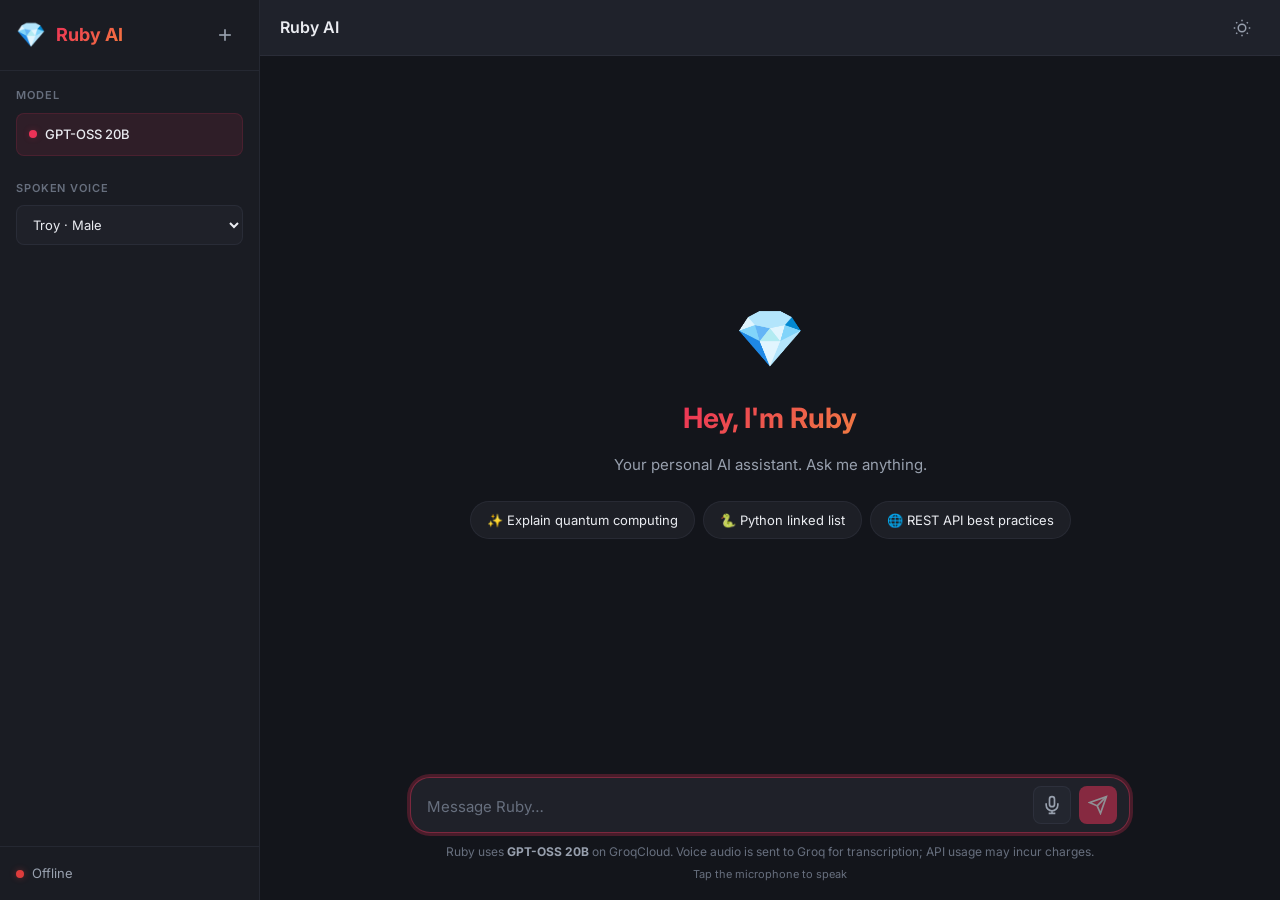
==== frontend/index.html @ 83af1826 "Build Ruby voice and chat assistant" ====
<!DOCTYPE html>
<html lang="en">
<head>
  <meta charset="UTF-8" />
  <meta name="viewport" content="width=device-width, initial-scale=1.0" />
  <title>Ruby AI — Personal Assistant</title>
  <meta name="description" content="Ruby AI — a fast, modular personal AI chatbot powered by GroqCloud." />
  <link rel="preconnect" href="https://fonts.googleapis.com" />
  <link rel="preconnect" href="https://fonts.gstatic.com" crossorigin />
  <link href="https://fonts.googleapis.com/css2?family=Inter:wght@300;400;500;600;700&display=swap" rel="stylesheet" />
  <link rel="stylesheet" href="style.css?v=voice-assistant-2" />
</head>
<body>
  <!-- ── Sidebar ─────────────────────────────────────────────── -->
  <aside id="sidebar" class="sidebar">
    <div class="sidebar-header">
      <div class="logo">
        <span class="logo-icon">💎</span>
        <span class="logo-text">Ruby AI</span>
      </div>
      <button id="new-chat-btn" class="btn-icon" title="New Chat">
        <svg width="20" height="20" viewBox="0 0 24 24" fill="none" stroke="currentColor" stroke-width="2"><line x1="12" y1="5" x2="12" y2="19"/><line x1="5" y1="12" x2="19" y2="12"/></svg>
      </button>
    </div>
    <div class="sidebar-nav">
      <div class="nav-label">Model</div>
      <div id="model-badge" class="model-badge">
        <span class="model-dot"></span>
        <span id="model-name">GPT-OSS 20B</span>
      </div>
      <label class="nav-label voice-label" for="voice-select">Spoken voice</label>
      <select id="voice-select" class="voice-select" aria-label="Spoken voice">
        <option value="troy">Troy · Male</option>
        <option value="austin">Austin · Male</option>
        <option value="daniel">Daniel · Male</option>
        <option value="autumn">Autumn · Female</option>
        <option value="diana">Diana · Female</option>
        <option value="hannah">Hannah · Female</option>
      </select>
    </div>
    <div class="sidebar-footer">
      <div id="status-indicator" class="status-indicator">
        <span class="status-dot status-unknown"></span>
        <span id="status-text">Connecting…</span>
      </div>
    </div>
  </aside>

  <!-- ── Main Chat Area ──────────────────────────────────────── -->
  <main id="main" class="main">
    <!-- Header -->
    <header class="chat-header">
      <button id="sidebar-toggle" class="btn-icon mobile-only" title="Menu">
        <svg width="22" height="22" viewBox="0 0 24 24" fill="none" stroke="currentColor" stroke-width="2"><line x1="3" y1="6" x2="21" y2="6"/><line x1="3" y1="12" x2="21" y2="12"/><line x1="3" y1="18" x2="21" y2="18"/></svg>
      </button>
      <h1 class="chat-title">Ruby AI</h1>
      <div class="header-actions">
        <button id="theme-toggle" class="btn-icon" title="Toggle theme">
          <svg id="theme-icon" width="18" height="18" viewBox="0 0 24 24" fill="none" stroke="currentColor" stroke-width="2"><circle cx="12" cy="12" r="5"/><line x1="12" y1="1" x2="12" y2="3"/><line x1="12" y1="21" x2="12" y2="23"/><line x1="4.22" y1="4.22" x2="5.64" y2="5.64"/><line x1="18.36" y1="18.36" x2="19.78" y2="19.78"/><line x1="1" y1="12" x2="3" y2="12"/><line x1="21" y1="12" x2="23" y2="12"/><line x1="4.22" y1="19.78" x2="5.64" y2="18.36"/><line x1="18.36" y1="5.64" x2="19.78" y2="4.22"/></svg>
        </button>
      </div>
    </header>

    <!-- Messages -->
    <div id="messages" class="messages">
      <div class="welcome">
        <div class="welcome-icon">💎</div>
        <h2>Hey, I'm Ruby</h2>
        <p>Your personal AI assistant. Ask me anything.</p>
        <div class="quick-actions">
          <button class="quick-btn" data-prompt="Explain quantum computing in simple terms">✨ Explain quantum computing</button>
          <button class="quick-btn" data-prompt="Write a Python function to reverse a linked list">🐍 Python linked list</button>
          <button class="quick-btn" data-prompt="What are the best practices for REST API design?">🌐 REST API best practices</button>
        </div>
      </div>
    </div>

    <!-- Input -->
    <div class="input-area">
      <div class="input-container">
        <textarea
          id="message-input"
          placeholder="Message Ruby…"
          rows="1"
          autofocus
        ></textarea>
        <button id="voice-btn" class="voice-btn" title="Start voice chat" aria-label="Start voice chat">
          <svg width="20" height="20" viewBox="0 0 24 24" fill="none" stroke="currentColor" stroke-width="2"><rect x="9" y="2" width="6" height="12" rx="3"/><path d="M5 10v2a7 7 0 0 0 14 0v-2M12 19v3M8 22h8"/></svg>
        </button>
        <button id="send-btn" class="send-btn" title="Send" disabled>
          <svg width="20" height="20" viewBox="0 0 24 24" fill="none" stroke="currentColor" stroke-width="2"><line x1="22" y1="2" x2="11" y2="13"/><polygon points="22 2 15 22 11 13 2 9 22 2"/></svg>
        </button>
      </div>
      <div class="input-footer">
        <span class="footnote">Ruby uses <strong>GPT-OSS 20B</strong> on GroqCloud. Voice audio is sent to Groq for transcription; API usage may incur charges.</span>
        <span id="voice-status" class="voice-status" aria-live="polite">Tap the microphone to speak</span>
      </div>
    </div>
  </main>

  <script src="app.js?v=voice-assistant-2"></script>
</body>
</html>
---- frontend/style.css ----
/* ================================================================
   Ruby AI — Design System & Chat UI
   Premium dark-first theme with glassmorphism accents
   ================================================================ */

/* ── CSS Custom Properties ─────────────────────────────────────── */
:root {
  /* Base palette */
  --bg-primary:    hsl(225, 18%, 9%);
  --bg-secondary:  hsl(225, 16%, 12%);
  --bg-tertiary:   hsl(225, 14%, 16%);
  --bg-hover:      hsl(225, 14%, 19%);
  --bg-input:      hsl(225, 14%, 14%);

  /* Surfaces */
  --surface-glass: hsla(225, 16%, 18%, 0.65);
  --surface-card:  hsl(225, 14%, 13%);

  /* Text */
  --text-primary:   hsl(220, 20%, 93%);
  --text-secondary: hsl(220, 12%, 64%);
  --text-tertiary:  hsl(220, 10%, 45%);

  /* Accent — Ruby red with warm undertone */
  --accent:        hsl(348, 83%, 56%);
  --accent-hover:  hsl(348, 83%, 62%);
  --accent-glow:   hsla(348, 83%, 56%, 0.25);
  --accent-subtle: hsla(348, 83%, 56%, 0.10);

  /* Borders */
  --border:        hsla(220, 14%, 40%, 0.18);
  --border-focus:  hsla(348, 83%, 56%, 0.45);

  /* Shadows */
  --shadow-sm: 0 1px 2px hsla(0, 0%, 0%, 0.25);
  --shadow-md: 0 4px 16px hsla(0, 0%, 0%, 0.30);
  --shadow-lg: 0 8px 32px hsla(0, 0%, 0%, 0.40);

  /* Radii */
  --radius-sm: 8px;
  --radius-md: 12px;
  --radius-lg: 20px;
  --radius-full: 9999px;

  /* Transitions */
  --ease: cubic-bezier(0.4, 0, 0.2, 1);
  --duration: 200ms;

  /* Layout */
  --sidebar-width: 260px;
  --header-height: 56px;
  --input-max: 720px;

  /* Font */
  --font: 'Inter', -apple-system, BlinkMacSystemFont, 'Segoe UI', sans-serif;
}

/* ── Light theme ───────────────────────────────────────────────── */
[data-theme="light"] {
  --bg-primary:    hsl(220, 20%, 97%);
  --bg-secondary:  hsl(220, 18%, 94%);
  --bg-tertiary:   hsl(220, 16%, 90%);
  --bg-hover:      hsl(220, 16%, 87%);
  --bg-input:      hsl(0, 0%, 100%);

  --surface-glass: hsla(220, 20%, 100%, 0.75);
  --surface-card:  hsl(0, 0%, 100%);

  --text-primary:   hsl(225, 20%, 14%);
  --text-secondary: hsl(225, 12%, 44%);
  --text-tertiary:  hsl(225, 10%, 60%);

  --border:        hsla(220, 14%, 60%, 0.18);
  --shadow-sm: 0 1px 2px hsla(0, 0%, 0%, 0.06);
  --shadow-md: 0 4px 16px hsla(0, 0%, 0%, 0.08);
  --shadow-lg: 0 8px 32px hsla(0, 0%, 0%, 0.10);
}

/* ── Reset ─────────────────────────────────────────────────────── */
*, *::before, *::after { box-sizing: border-box; margin: 0; padding: 0; }

html { height: 100%; }

body {
  height: 100%;
  display: flex;
  font-family: var(--font);
  font-size: 15px;
  line-height: 1.6;
  color: var(--text-primary);
  background: var(--bg-primary);
  overflow: hidden;
  -webkit-font-smoothing: antialiased;
}

/* ── Scrollbar ─────────────────────────────────────────────────── */
::-webkit-scrollbar { width: 6px; }
::-webkit-scrollbar-track { background: transparent; }
::-webkit-scrollbar-thumb {
  background: hsla(220, 12%, 50%, 0.25);
  border-radius: var(--radius-full);
}
::-webkit-scrollbar-thumb:hover { background: hsla(220, 12%, 50%, 0.45); }

/* ── Button primitives ─────────────────────────────────────────── */
.btn-icon {
  display: inline-flex;
  align-items: center;
  justify-content: center;
  width: 36px;
  height: 36px;
  border: none;
  border-radius: var(--radius-sm);
  background: transparent;
  color: var(--text-secondary);
  cursor: pointer;
  transition: background var(--duration) var(--ease), color var(--duration) var(--ease);
}
.btn-icon:hover {
  background: var(--bg-hover);
  color: var(--text-primary);
}

/* ================================================================
   SIDEBAR
   ================================================================ */
.sidebar {
  width: var(--sidebar-width);
  min-width: var(--sidebar-width);
  height: 100%;
  display: flex;
  flex-direction: column;
  background: var(--bg-secondary);
  border-right: 1px solid var(--border);
  transition: transform 0.3s var(--ease);
  z-index: 100;
}

.sidebar-header {
  display: flex;
  align-items: center;
  justify-content: space-between;
  padding: 16px;
  border-bottom: 1px solid var(--border);
}

.logo {
  display: flex;
  align-items: center;
  gap: 10px;
}
.logo-icon { font-size: 24px; }
.logo-text {
  font-size: 18px;
  font-weight: 700;
  background: linear-gradient(135deg, var(--accent) 0%, hsl(20, 90%, 60%) 100%);
  -webkit-background-clip: text;
  -webkit-text-fill-color: transparent;
  background-clip: text;
}

.sidebar-nav { flex: 1; padding: 16px; }
.nav-label {
  font-size: 11px;
  font-weight: 600;
  text-transform: uppercase;
  letter-spacing: 0.08em;
  color: var(--text-tertiary);
  margin-bottom: 8px;
}
.model-badge {
  display: flex;
  align-items: center;
  gap: 8px;
  padding: 10px 12px;
  border-radius: var(--radius-sm);
  background: var(--accent-subtle);
  border: 1px solid hsla(348, 83%, 56%, 0.15);
  font-size: 13px;
  font-weight: 500;
  color: var(--text-primary);
}
.model-dot {
  width: 8px;
  height: 8px;
  border-radius: 50%;
  background: var(--accent);
  box-shadow: 0 0 6px var(--accent-glow);
}
.voice-label { display: block; margin-top: 24px; }
.voice-select {
  width: 100%;
  padding: 10px 12px;
  border: 1px solid var(--border);
  border-radius: var(--radius-sm);
  background: var(--bg-input);
  color: var(--text-primary);
  font: inherit;
  font-size: 13px;
  cursor: pointer;
}
.voice-select:focus { outline: 2px solid var(--border-focus); outline-offset: 2px; }

.sidebar-footer {
  padding: 16px;
  border-top: 1px solid var(--border);
}
.status-indicator {
  display: flex;
  align-items: center;
  gap: 8px;
  font-size: 13px;
  color: var(--text-secondary);
}
.status-dot {
  width: 8px;
  height: 8px;
  border-radius: 50%;
  flex-shrink: 0;
}
.status-dot.status-ok      { background: hsl(145, 70%, 50%); box-shadow: 0 0 6px hsla(145, 70%, 50%, 0.4); }
.status-dot.status-error   { background: hsl(0, 70%, 55%);   box-shadow: 0 0 6px hsla(0, 70%, 55%, 0.4); }
.status-dot.status-unknown { background: hsl(40, 70%, 55%);  box-shadow: 0 0 6px hsla(40, 70%, 55%, 0.3); }

/* ================================================================
   MAIN
   ================================================================ */
.main {
  flex: 1;
  display: flex;
  flex-direction: column;
  height: 100%;
  min-width: 0;
}

/* ── Header ────────────────────────────────────────────────────── */
.chat-header {
  display: flex;
  align-items: center;
  gap: 12px;
  height: var(--header-height);
  padding: 0 20px;
  background: var(--surface-glass);
  backdrop-filter: blur(16px);
  -webkit-backdrop-filter: blur(16px);
  border-bottom: 1px solid var(--border);
  z-index: 10;
}
.chat-title {
  font-size: 16px;
  font-weight: 600;
  flex: 1;
}
.header-actions { display: flex; gap: 4px; }
.mobile-only { display: none; }

/* ── Messages ──────────────────────────────────────────────────── */
.messages {
  flex: 1;
  overflow-y: auto;
  padding: 24px 20px;
  display: flex;
  flex-direction: column;
  gap: 6px;
}

/* Welcome */
.welcome {
  display: flex;
  flex-direction: column;
  align-items: center;
  justify-content: center;
  text-align: center;
  flex: 1;
  gap: 12px;
  padding: 40px 20px;
  animation: fadeUp 0.6s var(--ease) both;
}
.welcome-icon {
  font-size: 56px;
  animation: float 3s ease-in-out infinite;
}
.welcome h2 {
  font-size: 28px;
  font-weight: 700;
  background: linear-gradient(135deg, var(--accent) 0%, hsl(20, 85%, 60%) 100%);
  -webkit-background-clip: text;
  -webkit-text-fill-color: transparent;
  background-clip: text;
}
.welcome p {
  color: var(--text-secondary);
  font-size: 15px;
  max-width: 360px;
}
.quick-actions {
  display: flex;
  flex-wrap: wrap;
  justify-content: center;
  gap: 8px;
  margin-top: 12px;
}
.quick-btn {
  padding: 10px 16px;
  border: 1px solid var(--border);
  border-radius: var(--radius-full);
  background: var(--surface-card);
  color: var(--text-primary);
  font-family: var(--font);
  font-size: 13px;
  cursor: pointer;
  transition: all var(--duration) var(--ease);
}
.quick-btn:hover {
  border-color: var(--accent);
  background: var(--accent-subtle);
  transform: translateY(-1px);
  box-shadow: var(--shadow-sm);
}

/* Message bubbles */
.message-row {
  display: flex;
  gap: 12px;
  max-width: var(--input-max);
  width: 100%;
  margin: 0 auto;
  animation: fadeUp 0.35s var(--ease) both;
}
.message-row.user { justify-content: flex-end; }

.message-avatar {
  width: 32px;
  height: 32px;
  border-radius: var(--radius-sm);
  display: flex;
  align-items: center;
  justify-content: center;
  font-size: 16px;
  flex-shrink: 0;
  margin-top: 2px;
}
.message-row.assistant .message-avatar {
  background: linear-gradient(135deg, var(--accent) 0%, hsl(20, 85%, 58%) 100%);
}
.message-row.user .message-avatar {
  background: var(--bg-tertiary);
  order: 1;
}

.message-bubble {
  padding: 12px 16px;
  border-radius: var(--radius-md);
  font-size: 14.5px;
  line-height: 1.65;
  max-width: 80%;
  word-wrap: break-word;
  overflow-wrap: break-word;
}
.message-row.user .message-bubble {
  background: var(--accent);
  color: white;
  border-bottom-right-radius: 4px;
}
.message-row.assistant .message-bubble {
  background: var(--surface-card);
  border: 1px solid var(--border);
  border-bottom-left-radius: 4px;
}

/* Typing indicator */
.typing-indicator {
  display: flex;
  gap: 5px;
  padding: 4px 0;
}
.typing-indicator span {
  width: 7px;
  height: 7px;
  border-radius: 50%;
  background: var(--text-tertiary);
  animation: blink 1.4s infinite both;
}
.typing-indicator span:nth-child(2) { animation-delay: 0.2s; }
.typing-indicator span:nth-child(3) { animation-delay: 0.4s; }

/* ── Input ─────────────────────────────────────────────────────── */
.input-area {
  padding: 0 20px 16px;
}
.input-container {
  max-width: var(--input-max);
  margin: 0 auto;
  display: flex;
  align-items: flex-end;
  gap: 8px;
  background: var(--bg-input);
  border: 1px solid var(--border);
  border-radius: var(--radius-lg);
  padding: 8px 12px;
  transition: border-color var(--duration) var(--ease), box-shadow var(--duration) var(--ease);
}
.input-container:focus-within {
  border-color: var(--border-focus);
  box-shadow: 0 0 0 3px var(--accent-glow);
}

#message-input {
  flex: 1;
  resize: none;
  border: none;
  outline: none;
  background: transparent;
  color: var(--text-primary);
  font-family: var(--font);
  font-size: 15px;
  line-height: 1.5;
  max-height: 150px;
  padding: 6px 4px;
}
#message-input::placeholder { color: var(--text-tertiary); }

.send-btn {
  width: 38px;
  height: 38px;
  border: none;
  border-radius: var(--radius-sm);
  background: var(--accent);
  color: white;
  cursor: pointer;
  display: flex;
  align-items: center;
  justify-content: center;
  flex-shrink: 0;
  transition: all var(--duration) var(--ease);
  opacity: 0.5;
}
.send-btn:not(:disabled) { opacity: 1; }
.send-btn:not(:disabled):hover {
  background: var(--accent-hover);
  transform: scale(1.05);
}
.send-btn:disabled { cursor: not-allowed; }

.voice-btn {
  width: 38px;
  height: 38px;
  border: 1px solid var(--border);
  border-radius: var(--radius-sm);
  background: var(--bg-tertiary);
  color: var(--text-secondary);
  cursor: pointer;
  display: flex;
  align-items: center;
  justify-content: center;
  flex-shrink: 0;
  transition: all var(--duration) var(--ease);
}
.voice-btn:hover:not(:disabled) { color: var(--text-primary); border-color: var(--accent); }
.voice-btn:disabled { opacity: 0.45; cursor: not-allowed; }
.voice-btn.recording {
  color: #fff;
  background: var(--accent);
  border-color: var(--accent);
  animation: voice-pulse 1.2s infinite;
}
@keyframes voice-pulse {
  50% { box-shadow: 0 0 0 6px var(--accent-glow); }
}

.input-footer {
  max-width: var(--input-max);
  margin: 6px auto 0;
  text-align: center;
}
.footnote {
  font-size: 12px;
  color: var(--text-tertiary);
}
.footnote strong { color: var(--text-secondary); }
.voice-status { display: block; min-height: 18px; margin-top: 3px; font-size: 11px; color: var(--text-tertiary); }
.speech-controls { display: flex; align-items: center; flex-wrap: wrap; gap: 6px; margin-top: 10px; }
.speech-controls button {
  border: 1px solid var(--border);
  border-radius: 7px;
  padding: 4px 9px;
  background: var(--bg-tertiary);
  color: var(--text-secondary);
  font: inherit;
  font-size: 11px;
  cursor: pointer;
}
.speech-controls button:hover:not(:disabled) { border-color: var(--accent); color: var(--text-primary); }
.speech-controls button:disabled { opacity: 0.45; cursor: not-allowed; }
.speech-controls span { font-size: 11px; color: var(--text-tertiary); }

/* ── Code blocks inside messages ───────────────────────────────── */
.message-bubble pre {
  background: var(--bg-primary);
  border: 1px solid var(--border);
  border-radius: var(--radius-sm);
  padding: 12px 16px;
  overflow-x: auto;
  margin: 8px 0;
  font-size: 13px;
}
.message-bubble code {
  font-family: 'Cascadia Code', 'Fira Code', monospace;
  font-size: 0.9em;
}
.message-bubble p + p { margin-top: 8px; }

/* ── Animations ────────────────────────────────────────────────── */
@keyframes fadeUp {
  from { opacity: 0; transform: translateY(12px); }
  to   { opacity: 1; transform: translateY(0); }
}
@keyframes float {
  0%, 100% { transform: translateY(0); }
  50%      { transform: translateY(-8px); }
}
@keyframes blink {
  0%, 80%, 100% { opacity: 0.3; }
  40%           { opacity: 1; }
}

/* ── Responsive ────────────────────────────────────────────────── */
@media (max-width: 768px) {
  .sidebar {
    position: fixed;
    left: 0;
    top: 0;
    height: 100%;
    transform: translateX(-100%);
  }
  .sidebar.open { transform: translateX(0); }
  .mobile-only { display: inline-flex; }
  .message-bubble { max-width: 90%; }
}
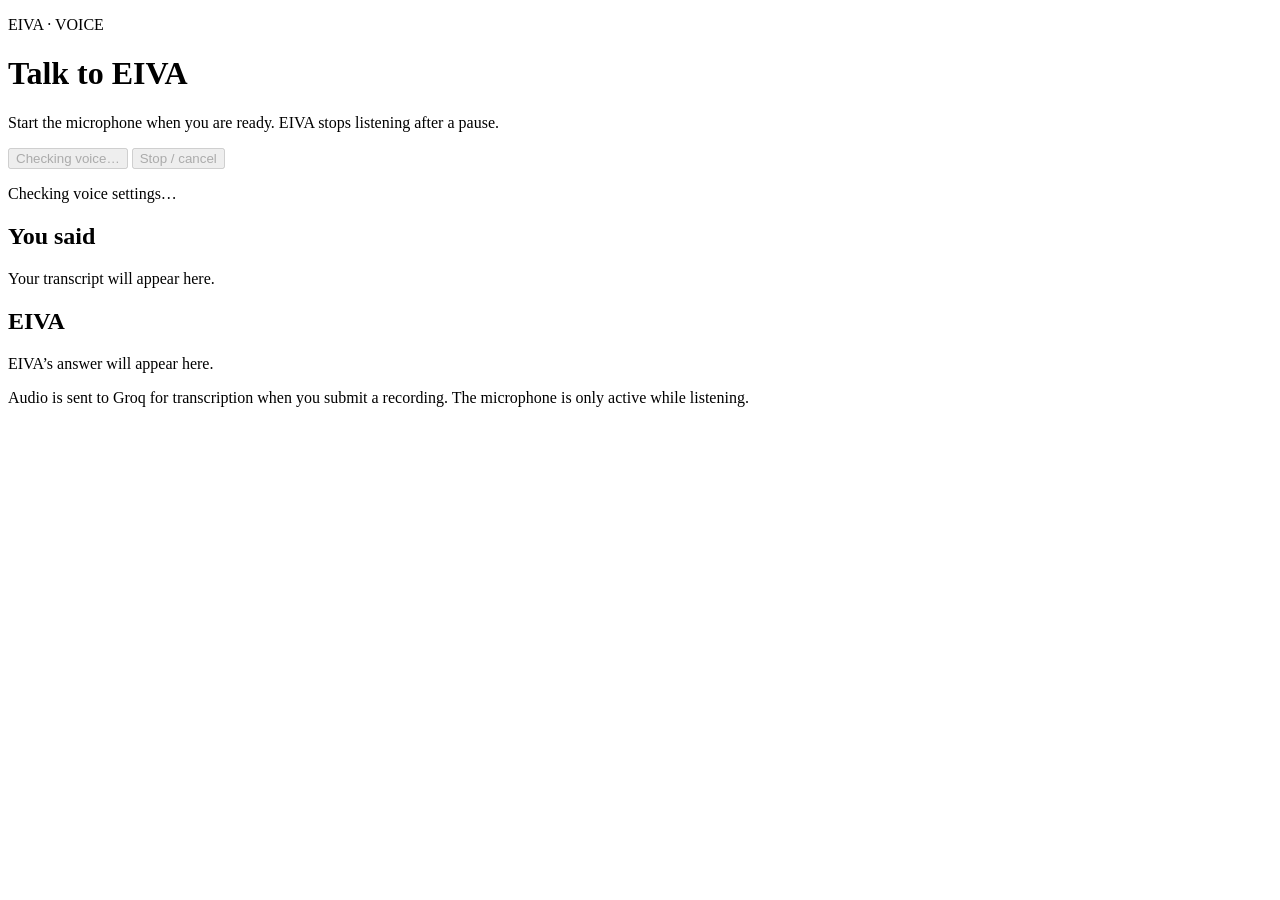
==== commit 4ff0fd08: "Implement M10 voice interface" ====
--- a/frontend/index.html
+++ b/frontend/index.html
@@ -1,103 +1,36 @@
-<!DOCTYPE html>
+<!doctype html>
 <html lang="en">
-<head>
-  <meta charset="UTF-8" />
-  <meta name="viewport" content="width=device-width, initial-scale=1.0" />
-  <title>Ruby AI — Personal Assistant</title>
-  <meta name="description" content="Ruby AI — a fast, modular personal AI chatbot powered by GroqCloud." />
-  <link rel="preconnect" href="https://fonts.googleapis.com" />
-  <link rel="preconnect" href="https://fonts.gstatic.com" crossorigin />
-  <link href="https://fonts.googleapis.com/css2?family=Inter:wght@300;400;500;600;700&display=swap" rel="stylesheet" />
-  <link rel="stylesheet" href="style.css?v=voice-assistant-2" />
-</head>
-<body>
-  <!-- ── Sidebar ─────────────────────────────────────────────── -->
-  <aside id="sidebar" class="sidebar">
-    <div class="sidebar-header">
-      <div class="logo">
-        <span class="logo-icon">💎</span>
-        <span class="logo-text">Ruby AI</span>
-      </div>
-      <button id="new-chat-btn" class="btn-icon" title="New Chat">
-        <svg width="20" height="20" viewBox="0 0 24 24" fill="none" stroke="currentColor" stroke-width="2"><line x1="12" y1="5" x2="12" y2="19"/><line x1="5" y1="12" x2="19" y2="12"/></svg>
-      </button>
-    </div>
-    <div class="sidebar-nav">
-      <div class="nav-label">Model</div>
-      <div id="model-badge" class="model-badge">
-        <span class="model-dot"></span>
-        <span id="model-name">GPT-OSS 20B</span>
-      </div>
-      <label class="nav-label voice-label" for="voice-select">Spoken voice</label>
-      <select id="voice-select" class="voice-select" aria-label="Spoken voice">
-        <option value="troy">Troy · Male</option>
-        <option value="austin">Austin · Male</option>
-        <option value="daniel">Daniel · Male</option>
-        <option value="autumn">Autumn · Female</option>
-        <option value="diana">Diana · Female</option>
-        <option value="hannah">Hannah · Female</option>
-      </select>
-    </div>
-    <div class="sidebar-footer">
-      <div id="status-indicator" class="status-indicator">
-        <span class="status-dot status-unknown"></span>
-        <span id="status-text">Connecting…</span>
-      </div>
-    </div>
-  </aside>
+  <head>
+    <meta charset="utf-8" />
+    <meta name="viewport" content="width=device-width, initial-scale=1" />
+    <meta name="theme-color" content="#10151d" />
+    <title>EIVA Voice</title>
+    <link rel="stylesheet" href="/voice-ui/voice.css" />
+  </head>
+  <body>
+    <main class="shell">
+      <header>
+        <p class="eyebrow">EIVA · VOICE</p>
+        <h1>Talk to EIVA</h1>
+        <p class="intro">Start the microphone when you are ready. EIVA stops listening after a pause.</p>
+      </header>
 
-  <!-- ── Main Chat Area ──────────────────────────────────────── -->
-  <main id="main" class="main">
-    <!-- Header -->
-    <header class="chat-header">
-      <button id="sidebar-toggle" class="btn-icon mobile-only" title="Menu">
-        <svg width="22" height="22" viewBox="0 0 24 24" fill="none" stroke="currentColor" stroke-width="2"><line x1="3" y1="6" x2="21" y2="6"/><line x1="3" y1="12" x2="21" y2="12"/><line x1="3" y1="18" x2="21" y2="18"/></svg>
-      </button>
-      <h1 class="chat-title">Ruby AI</h1>
-      <div class="header-actions">
-        <button id="theme-toggle" class="btn-icon" title="Toggle theme">
-          <svg id="theme-icon" width="18" height="18" viewBox="0 0 24 24" fill="none" stroke="currentColor" stroke-width="2"><circle cx="12" cy="12" r="5"/><line x1="12" y1="1" x2="12" y2="3"/><line x1="12" y1="21" x2="12" y2="23"/><line x1="4.22" y1="4.22" x2="5.64" y2="5.64"/><line x1="18.36" y1="18.36" x2="19.78" y2="19.78"/><line x1="1" y1="12" x2="3" y2="12"/><line x1="21" y1="12" x2="23" y2="12"/><line x1="4.22" y1="19.78" x2="5.64" y2="18.36"/><line x1="18.36" y1="5.64" x2="19.78" y2="4.22"/></svg>
-        </button>
-      </div>
-    </header>
+      <section class="controls" aria-label="Voice controls">
+        <button id="listen" class="primary" type="button" disabled>Checking voice…</button>
+        <button id="stop" type="button" disabled>Stop / cancel</button>
+      </section>
+      <p id="status" class="status" role="status" aria-live="polite">Checking voice settings…</p>
 
-    <!-- Messages -->
-    <div id="messages" class="messages">
-      <div class="welcome">
-        <div class="welcome-icon">💎</div>
-        <h2>Hey, I'm Ruby</h2>
-        <p>Your personal AI assistant. Ask me anything.</p>
-        <div class="quick-actions">
-          <button class="quick-btn" data-prompt="Explain quantum computing in simple terms">✨ Explain quantum computing</button>
-          <button class="quick-btn" data-prompt="Write a Python function to reverse a linked list">🐍 Python linked list</button>
-          <button class="quick-btn" data-prompt="What are the best practices for REST API design?">🌐 REST API best practices</button>
-        </div>
-      </div>
-    </div>
-
-    <!-- Input -->
-    <div class="input-area">
-      <div class="input-container">
-        <textarea
-          id="message-input"
-          placeholder="Message Ruby…"
-          rows="1"
-          autofocus
-        ></textarea>
-        <button id="voice-btn" class="voice-btn" title="Start voice chat" aria-label="Start voice chat">
-          <svg width="20" height="20" viewBox="0 0 24 24" fill="none" stroke="currentColor" stroke-width="2"><rect x="9" y="2" width="6" height="12" rx="3"/><path d="M5 10v2a7 7 0 0 0 14 0v-2M12 19v3M8 22h8"/></svg>
-        </button>
-        <button id="send-btn" class="send-btn" title="Send" disabled>
-          <svg width="20" height="20" viewBox="0 0 24 24" fill="none" stroke="currentColor" stroke-width="2"><line x1="22" y1="2" x2="11" y2="13"/><polygon points="22 2 15 22 11 13 2 9 22 2"/></svg>
-        </button>
-      </div>
-      <div class="input-footer">
-        <span class="footnote">Ruby uses <strong>GPT-OSS 20B</strong> on GroqCloud. Voice audio is sent to Groq for transcription; API usage may incur charges.</span>
-        <span id="voice-status" class="voice-status" aria-live="polite">Tap the microphone to speak</span>
-      </div>
-    </div>
-  </main>
-
-  <script src="app.js?v=voice-assistant-2"></script>
-</body>
+      <section class="transcript panel" aria-labelledby="heard-title">
+        <h2 id="heard-title">You said</h2>
+        <p id="heard" class="copy muted">Your transcript will appear here.</p>
+      </section>
+      <section class="response panel" aria-labelledby="answer-title">
+        <h2 id="answer-title">EIVA</h2>
+        <p id="answer" class="copy muted">EIVA’s answer will appear here.</p>
+      </section>
+      <p class="privacy">Audio is sent to Groq for transcription when you submit a recording. The microphone is only active while listening.</p>
+    </main>
+    <script src="/voice-ui/voice.js" defer></script>
+  </body>
 </html>
